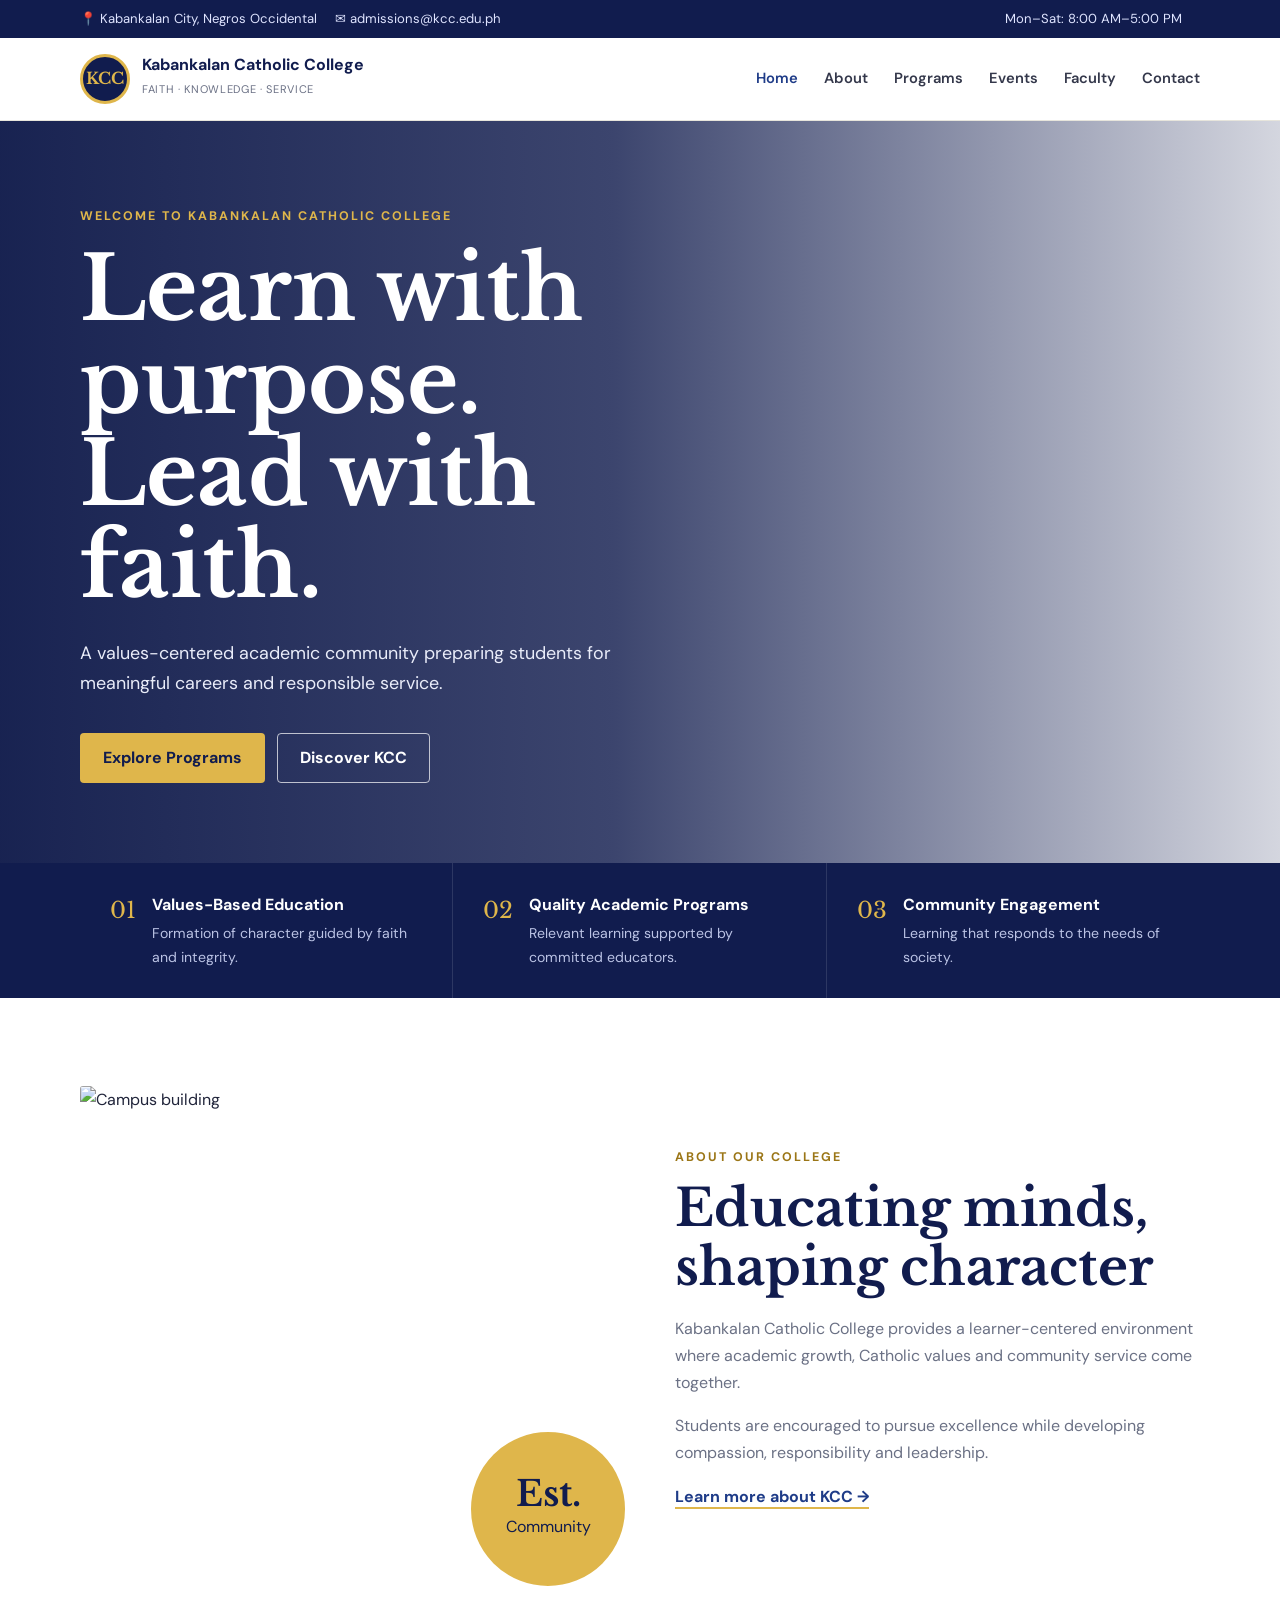
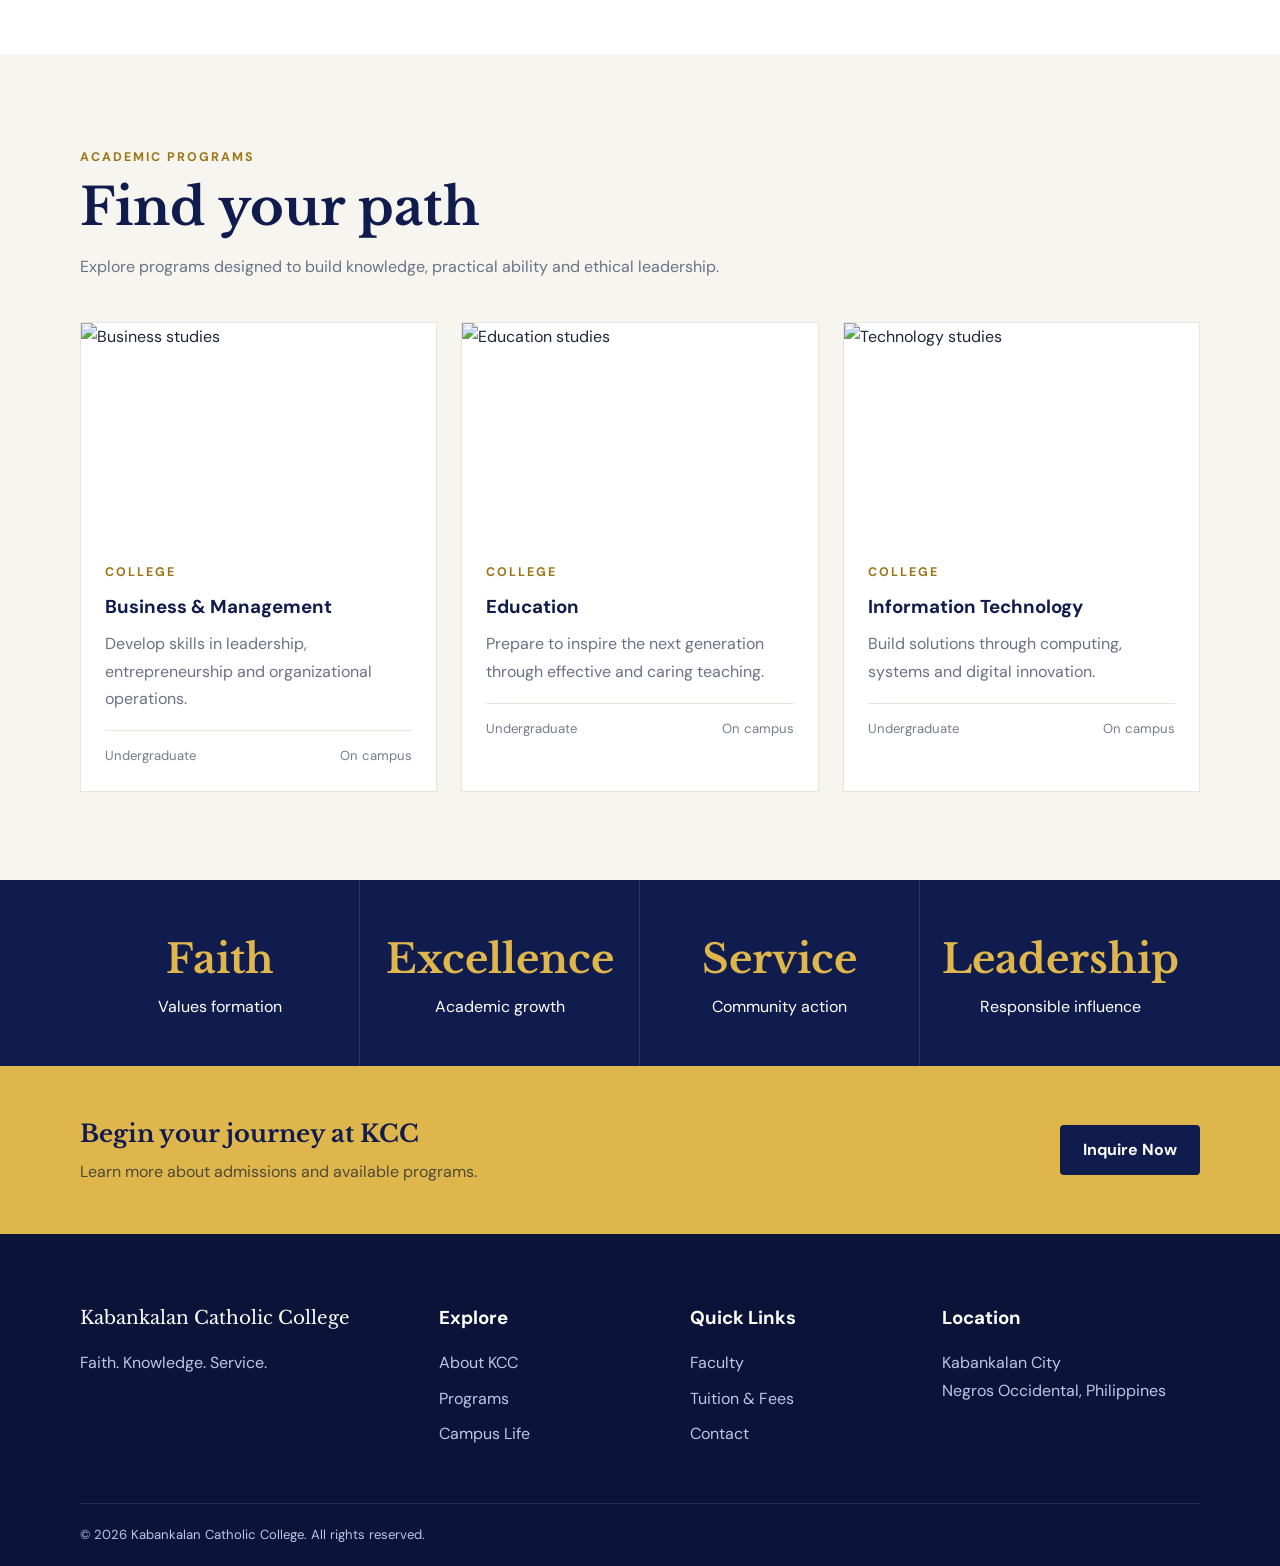
==== index.html @ 46db00e5 "adding the code at all files" ====
<!doctype html>
<html lang="en">
<head>
  <meta charset="utf-8">
  <meta name="viewport" content="width=device-width, initial-scale=1">
  <title>Kabankalan Catholic College</title>
  <meta name="description" content="Kabankalan Catholic College - education rooted in faith, knowledge and service.">
  <link rel="stylesheet" href="assets/css/style.css">
</head>
<body>
  <div class="topbar"><div class="container topbar-inner"><div><span>📍 Kabankalan City, Negros Occidental</span><span>✉ admissions@kcc.edu.ph</span></div><div><span>Mon–Sat: 8:00 AM–5:00 PM</span></div></div></div>
  <header class="site-header">
    <nav class="container nav" aria-label="Main navigation">
      <a class="brand" href="index.html"><span class="brand-mark">KCC</span><span><strong>Kabankalan Catholic College</strong><small>FAITH · KNOWLEDGE · SERVICE</small></span></a>
      <button class="menu-toggle" type="button" aria-expanded="false" aria-label="Open navigation">☰</button>
      <div class="nav-links"><a class="active" href="index.html">Home</a><a href="about.html">About</a><a href="courses.html">Programs</a><a href="events.html">Events</a><a href="trainers.html">Faculty</a><a href="contact.html">Contact</a></div>
    </nav>
  </header>
  <main>
    <section class="hero">
      <div class="container"><div class="hero-content"><span class="eyebrow">Welcome to Kabankalan Catholic College</span><h1>Learn with purpose. Lead with faith.</h1><p>A values-centered academic community preparing students for meaningful careers and responsible service.</p><div class="hero-actions"><a class="button button-primary" href="courses.html">Explore Programs</a><a class="button button-outline" href="about.html">Discover KCC</a></div></div></div>
    </section>
    <section class="feature-strip"><div class="container feature-grid">
      <article class="feature"><span class="feature-number">01</span><div><h3>Values-Based Education</h3><p>Formation of character guided by faith and integrity.</p></div></article>
      <article class="feature"><span class="feature-number">02</span><div><h3>Quality Academic Programs</h3><p>Relevant learning supported by committed educators.</p></div></article>
      <article class="feature"><span class="feature-number">03</span><div><h3>Community Engagement</h3><p>Learning that responds to the needs of society.</p></div></article>
    </div></section>
    <section class="section"><div class="container story-grid">
      <div class="story-image"><img src="https://images.unsplash.com/photo-1562774053-701939374585?auto=format&fit=crop&w=900&q=85" alt="Campus building"><div class="story-badge"><strong>Est.</strong><span>Community</span></div></div>
      <div class="story-copy"><span class="eyebrow">About our college</span><h2>Educating minds, shaping character</h2><p>Kabankalan Catholic College provides a learner-centered environment where academic growth, Catholic values and community service come together.</p><p>Students are encouraged to pursue excellence while developing compassion, responsibility and leadership.</p><a class="text-link" href="about.html">Learn more about KCC →</a></div>
    </div></section>
    <section class="section bg-cream"><div class="container">
      <div class="section-heading"><span class="eyebrow">Academic programs</span><h2>Find your path</h2><p>Explore programs designed to build knowledge, practical ability and ethical leadership.</p></div>
      <div class="cards">
        <article class="card"><img src="https://images.unsplash.com/photo-1454165804606-c3d57bc86b40?auto=format&fit=crop&w=700&q=85" alt="Business studies"><div class="card-body"><span class="eyebrow">College</span><h3>Business & Management</h3><p>Develop skills in leadership, entrepreneurship and organizational operations.</p><div class="card-meta"><span>Undergraduate</span><span>On campus</span></div></div></article>
        <article class="card"><img src="https://images.unsplash.com/photo-1584697964190-7383cbee82c2?auto=format&fit=crop&w=700&q=85" alt="Education studies"><div class="card-body"><span class="eyebrow">College</span><h3>Education</h3><p>Prepare to inspire the next generation through effective and caring teaching.</p><div class="card-meta"><span>Undergraduate</span><span>On campus</span></div></div></article>
        <article class="card"><img src="https://images.unsplash.com/photo-1556761175-b413da4baf72?auto=format&fit=crop&w=700&q=85" alt="Technology studies"><div class="card-body"><span class="eyebrow">College</span><h3>Information Technology</h3><p>Build solutions through computing, systems and digital innovation.</p><div class="card-meta"><span>Undergraduate</span><span>On campus</span></div></div></article>
      </div>
    </div></section>
    <section class="stats"><div class="container stats-grid"><div class="stat"><strong>Faith</strong><span>Values formation</span></div><div class="stat"><strong>Excellence</strong><span>Academic growth</span></div><div class="stat"><strong>Service</strong><span>Community action</span></div><div class="stat"><strong>Leadership</strong><span>Responsible influence</span></div></div></section>
    <section class="cta"><div class="container cta-inner"><div><h2>Begin your journey at KCC</h2><p>Learn more about admissions and available programs.</p></div><a class="button" href="contact.html">Inquire Now</a></div></section>
  </main>
  <footer class="footer"><div class="container footer-grid"><div><div class="footer-brand">Kabankalan Catholic College</div><p>Faith. Knowledge. Service.</p></div><div><h3>Explore</h3><ul><li><a href="about.html">About KCC</a></li><li><a href="courses.html">Programs</a></li><li><a href="events.html">Campus Life</a></li></ul></div><div><h3>Quick Links</h3><ul><li><a href="trainers.html">Faculty</a></li><li><a href="pricing.html">Tuition & Fees</a></li><li><a href="contact.html">Contact</a></li></ul></div><div><h3>Location</h3><p>Kabankalan City<br>Negros Occidental, Philippines</p></div></div><div class="container footer-bottom">© 2026 Kabankalan Catholic College. All rights reserved.</div></footer>
  <script src="assets/js/main.js"></script>
</body>
</html>
---- assets/css/style.css ----
@import url('https://fonts.googleapis.com/css2?family=DM+Sans:wght@400;500;600;700&family=Libre+Baskerville:wght@400;700&display=swap');

:root {
  --navy: #111c4e;
  --blue: #1f3c88;
  --gold: #dfb64b;
  --cream: #f7f5ef;
  --ink: #20243a;
  --muted: #6b7185;
  --white: #ffffff;
  --border: #e7e5dc;
  --shadow: 0 18px 50px rgba(17, 28, 78, .12);
}

* { box-sizing: border-box; }
html { scroll-behavior: smooth; }
body {
  margin: 0;
  font-family: "DM Sans", sans-serif;
  color: var(--ink);
  background: var(--white);
  line-height: 1.7;
}
img { max-width: 100%; display: block; }
a { color: inherit; text-decoration: none; }
.container { width: min(1120px, calc(100% - 40px)); margin-inline: auto; }
.section { padding: 88px 0; }
.bg-cream { background: var(--cream); }
.eyebrow {
  color: #9b7617;
  font-size: .78rem;
  font-weight: 700;
  letter-spacing: .16em;
  text-transform: uppercase;
}
.section-heading { max-width: 650px; margin-bottom: 42px; }
.section-heading h2 {
  margin: 8px 0 12px;
  font-family: "Libre Baskerville", serif;
  font-size: clamp(2rem, 4vw, 3.25rem);
  line-height: 1.18;
  color: var(--navy);
}
.section-heading p { color: var(--muted); }

.topbar { background: var(--navy); color: #dfe4ff; font-size: .82rem; }
.topbar-inner { height: 38px; display: flex; align-items: center; justify-content: space-between; }
.topbar span { margin-right: 18px; }
.site-header { position: sticky; top: 0; z-index: 100; background: rgba(255,255,255,.97); border-bottom: 1px solid var(--border); }
.nav { height: 82px; display: flex; align-items: center; justify-content: space-between; }
.brand { display: flex; align-items: center; gap: 12px; }
.brand-mark {
  width: 50px; height: 50px; border-radius: 50%;
  display: grid; place-items: center;
  background: var(--navy); color: var(--gold);
  border: 3px solid var(--gold); font-family: "Libre Baskerville", serif; font-weight: 700;
}
.brand strong { display: block; color: var(--navy); line-height: 1.05; }
.brand small { color: var(--muted); font-size: .69rem; letter-spacing: .06em; }
.nav-links { display: flex; align-items: center; gap: 26px; }
.nav-links a { color: #34384b; font-weight: 600; font-size: .92rem; }
.nav-links a:hover, .nav-links a.active { color: var(--blue); }
.menu-toggle { display: none; border: 0; background: none; font-size: 1.6rem; color: var(--navy); }

.hero {
  min-height: 650px;
  display: flex; align-items: center;
  position: relative; overflow: hidden;
  background:
    linear-gradient(90deg, rgba(12, 23, 72, .95) 0%, rgba(17, 28, 78, .82) 48%, rgba(17, 28, 78, .18) 100%),
    url("https://images.unsplash.com/photo-1523050854058-8df90110c9f1?auto=format&fit=crop&w=1800&q=85") center/cover;
  color: var(--white);
}
.hero-content { max-width: 650px; padding: 80px 0; }
.hero .eyebrow { color: var(--gold); }
.hero h1 { font-family: "Libre Baskerville", serif; font-size: clamp(3rem, 7vw, 5.5rem); line-height: 1.05; margin: 16px 0 24px; }
.hero p { max-width: 560px; font-size: 1.12rem; color: #e9ecf9; }
.hero-actions { display: flex; gap: 12px; margin-top: 34px; flex-wrap: wrap; }
.button {
  display: inline-flex; align-items: center; justify-content: center;
  min-height: 50px; padding: 0 22px; border-radius: 4px;
  font-weight: 700; border: 1px solid transparent;
  transition: .2s ease;
}
.button-primary { background: var(--gold); color: var(--navy); }
.button-primary:hover { background: #eccb70; transform: translateY(-2px); }
.button-outline { color: var(--white); border-color: rgba(255,255,255,.7); }
.button-outline:hover { background: var(--white); color: var(--navy); }

.feature-strip { background: var(--navy); color: var(--white); }
.feature-grid { display: grid; grid-template-columns: repeat(3, 1fr); }
.feature { display: flex; gap: 16px; align-items: flex-start; padding: 28px 30px; border-right: 1px solid rgba(255,255,255,.12); }
.feature:last-child { border-right: 0; }
.feature-number { color: var(--gold); font-family: "Libre Baskerville", serif; font-size: 1.4rem; }
.feature h3 { margin: 0 0 4px; font-size: 1rem; }
.feature p { margin: 0; color: #bbc3e5; font-size: .88rem; }

.story-grid { display: grid; grid-template-columns: 1fr 1fr; gap: 70px; align-items: center; }
.story-image { position: relative; }
.story-image img { height: 480px; width: 100%; object-fit: cover; border-radius: 3px; }
.story-badge {
  position: absolute; right: -28px; bottom: -28px;
  width: 170px; height: 170px; border-radius: 50%;
  background: var(--gold); color: var(--navy);
  display: grid; place-content: center; text-align: center;
  border: 8px solid var(--white);
}
.story-badge strong { display: block; font-family: "Libre Baskerville", serif; font-size: 2.2rem; line-height: 1; }
.story-copy h2, .page-title h1 {
  font-family: "Libre Baskerville", serif; color: var(--navy);
  line-height: 1.15;
}
.story-copy h2 { font-size: clamp(2rem, 4vw, 3.2rem); margin: 10px 0 18px; }
.story-copy p { color: var(--muted); }
.text-link { color: var(--blue); font-weight: 700; border-bottom: 2px solid var(--gold); }

.cards { display: grid; grid-template-columns: repeat(3, 1fr); gap: 24px; }
.card { background: var(--white); border: 1px solid var(--border); overflow: hidden; transition: .25s ease; }
.card:hover { transform: translateY(-6px); box-shadow: var(--shadow); }
.card img { width: 100%; height: 210px; object-fit: cover; }
.card-body { padding: 24px; }
.card-body h3 { color: var(--navy); margin: 6px 0 8px; }
.card-body p { color: var(--muted); margin: 0 0 18px; }
.card-meta { display: flex; justify-content: space-between; color: #777b8d; font-size: .82rem; border-top: 1px solid var(--border); padding-top: 14px; }

.stats { background: var(--navy); color: var(--white); }
.stats-grid { display: grid; grid-template-columns: repeat(4, 1fr); text-align: center; }
.stat { padding: 45px 20px; border-right: 1px solid rgba(255,255,255,.12); }
.stat:last-child { border-right: 0; }
.stat strong { display: block; color: var(--gold); font-family: "Libre Baskerville", serif; font-size: 2.5rem; }

.cta { background: var(--gold); padding: 48px 0; }
.cta-inner { display: flex; align-items: center; justify-content: space-between; gap: 24px; }
.cta h2 { font-family: "Libre Baskerville", serif; color: var(--navy); margin: 0 0 4px; }
.cta p { margin: 0; color: #4e4a38; }
.cta .button { background: var(--navy); color: var(--white); }

.page-hero { background: var(--navy); color: var(--white); padding: 70px 0; }
.page-title .eyebrow { color: var(--gold); }
.page-title h1 { color: var(--white); font-size: clamp(2.5rem, 6vw, 4.5rem); margin: 10px 0 8px; }
.breadcrumbs { color: #bbc3e5; }
.content-grid { display: grid; grid-template-columns: 2fr 1fr; gap: 36px; }
.content-panel { background: var(--white); border: 1px solid var(--border); padding: 34px; }
.content-panel h2, .content-panel h3 { color: var(--navy); }
.info-card { background: var(--cream); padding: 28px; border-left: 4px solid var(--gold); }
.info-card h3 { margin-top: 0; color: var(--navy); }
.info-list { list-style: none; padding: 0; margin: 0; }
.info-list li { padding: 12px 0; border-bottom: 1px solid var(--border); }

.team-grid { display: grid; grid-template-columns: repeat(4, 1fr); gap: 20px; }
.person { text-align: center; }
.person img { width: 100%; height: 280px; object-fit: cover; border-radius: 3px; }
.person h3 { color: var(--navy); margin: 16px 0 2px; }
.person p { color: var(--muted); margin: 0; }

.events-list { display: grid; gap: 18px; }
.event-row { display: grid; grid-template-columns: 90px 1fr auto; align-items: center; gap: 20px; padding: 20px; border: 1px solid var(--border); }
.event-date { background: var(--navy); color: var(--white); text-align: center; padding: 10px; }
.event-date strong { display: block; color: var(--gold); font-size: 1.5rem; line-height: 1; }
.event-row h3 { margin: 0 0 4px; color: var(--navy); }
.event-row p { margin: 0; color: var(--muted); }

.contact-grid { display: grid; grid-template-columns: 1fr 1.4fr; gap: 40px; }
.contact-details { background: var(--navy); color: var(--white); padding: 36px; }
.contact-details h2 { margin-top: 0; }
.contact-details p { color: #d8def6; }
.contact-form { display: grid; gap: 16px; }
.field { display: grid; gap: 7px; }
.field label { font-weight: 700; color: var(--navy); }
.field input, .field textarea, .field select {
  width: 100%; border: 1px solid var(--border); border-radius: 3px;
  padding: 13px 14px; font: inherit; background: var(--white);
}
.field textarea { min-height: 140px; resize: vertical; }
.form-button { border: 0; cursor: pointer; background: var(--navy); color: var(--white); }

.footer { background: #0b1438; color: #bec6e7; padding-top: 68px; }
.footer-grid { display: grid; grid-template-columns: 1.5fr 1fr 1fr 1.2fr; gap: 36px; padding-bottom: 48px; }
.footer h3 { color: var(--white); margin: 0 0 16px; }
.footer-brand { color: var(--white); font-family: "Libre Baskerville", serif; font-size: 1.15rem; }
.footer ul { list-style: none; padding: 0; margin: 0; }
.footer li { margin: 8px 0; }
.footer a:hover { color: var(--gold); }
.footer-bottom { border-top: 1px solid rgba(255,255,255,.1); padding: 20px 0; font-size: .82rem; }

@media (max-width: 900px) {
  .topbar { display: none; }
  .nav { height: 72px; }
  .menu-toggle { display: block; }
  .nav-links {
    display: none; position: absolute; left: 0; right: 0; top: 72px;
    background: var(--white); border-bottom: 1px solid var(--border);
    padding: 20px; flex-direction: column; align-items: flex-start;
  }
  .nav-links.open { display: flex; }
  .feature-grid, .cards, .team-grid { grid-template-columns: 1fr 1fr; }
  .feature:nth-child(2) { border-right: 0; }
  .story-grid, .content-grid, .contact-grid { grid-template-columns: 1fr; }
  .story-badge { right: 15px; }
  .stats-grid { grid-template-columns: 1fr 1fr; }
  .footer-grid { grid-template-columns: 1fr 1fr; }
}

@media (max-width: 580px) {
  .container { width: min(100% - 28px, 1120px); }
  .brand small { display: none; }
  .hero { min-height: 590px; }
  .feature-grid, .cards, .team-grid, .stats-grid, .footer-grid { grid-template-columns: 1fr; }
  .feature { border-right: 0; border-bottom: 1px solid rgba(255,255,255,.12); }
  .story-image img { height: 350px; }
  .story-badge { width: 130px; height: 130px; }
  .cta-inner { align-items: flex-start; flex-direction: column; }
  .event-row { grid-template-columns: 78px 1fr; }
  .event-row .button { grid-column: 1 / -1; }
  .stat { border-right: 0; border-bottom: 1px solid rgba(255,255,255,.12); }
}
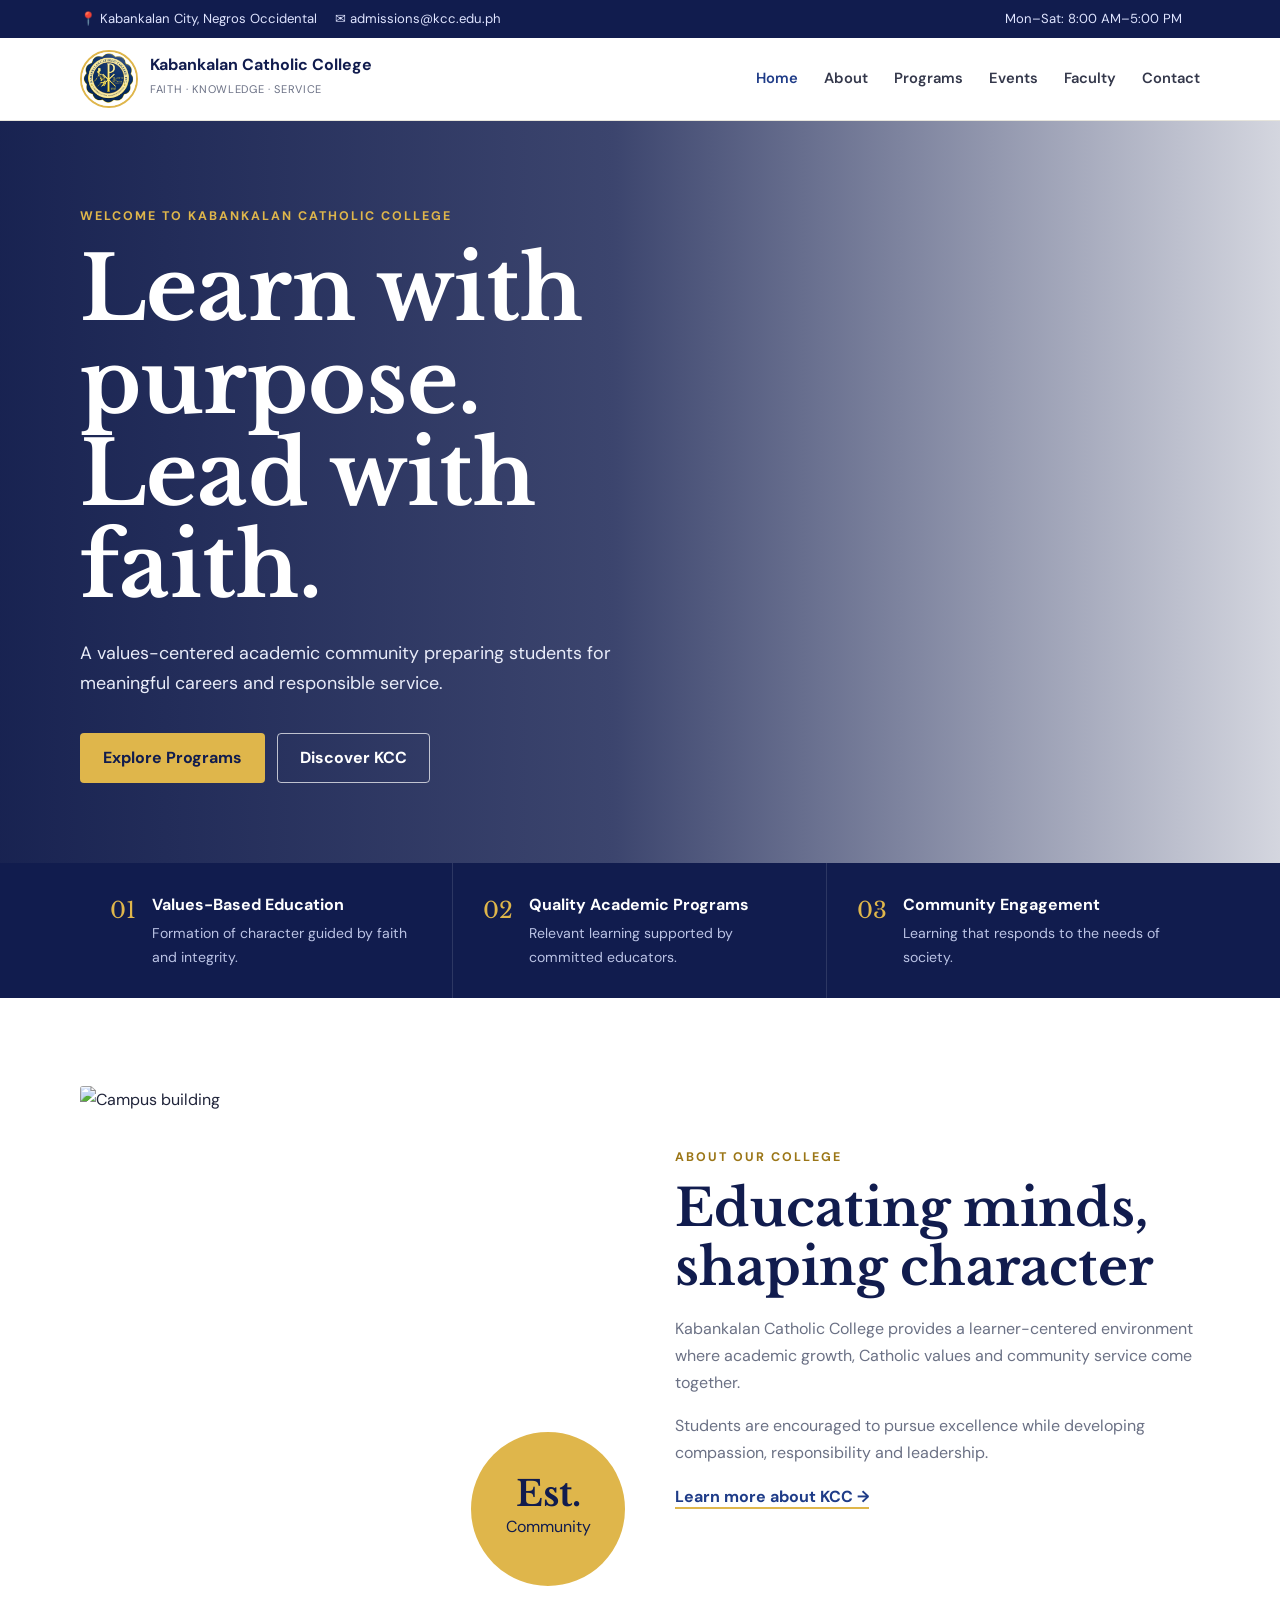
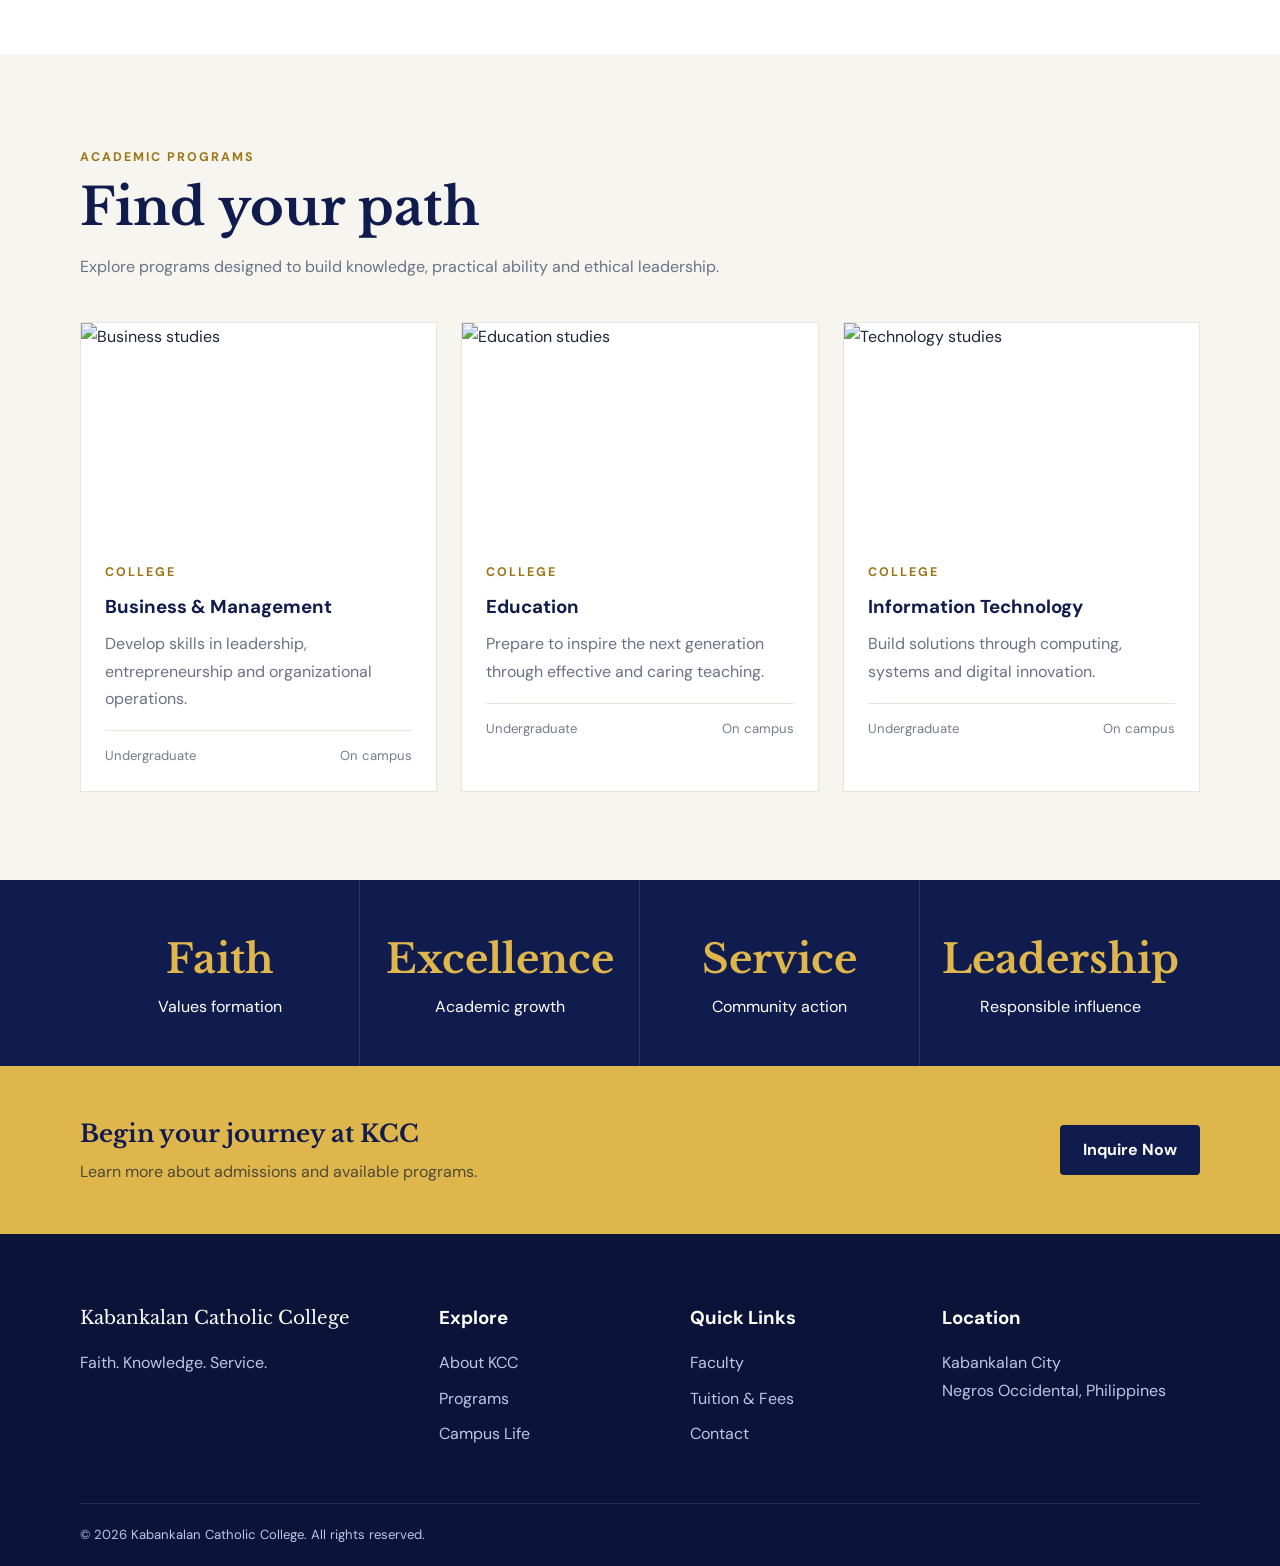
==== commit 15a00a73: "adding logo" ====
--- a/index.html
+++ b/index.html
@@ -11,7 +11,7 @@
   <div class="topbar"><div class="container topbar-inner"><div><span>📍 Kabankalan City, Negros Occidental</span><span>✉ admissions@kcc.edu.ph</span></div><div><span>Mon–Sat: 8:00 AM–5:00 PM</span></div></div></div>
   <header class="site-header">
     <nav class="container nav" aria-label="Main navigation">
-      <a class="brand" href="index.html"><span class="brand-mark">KCC</span><span><strong>Kabankalan Catholic College</strong><small>FAITH · KNOWLEDGE · SERVICE</small></span></a>
+      <a class="brand" href="index.html"><span class="brand-mark"><img src="assets/images/kcc-logo.png" alt="Kabankalan Catholic College seal"></span><span><strong>Kabankalan Catholic College</strong><small>FAITH · KNOWLEDGE · SERVICE</small></span></a>
       <button class="menu-toggle" type="button" aria-expanded="false" aria-label="Open navigation">☰</button>
       <div class="nav-links"><a class="active" href="index.html">Home</a><a href="about.html">About</a><a href="courses.html">Programs</a><a href="events.html">Events</a><a href="trainers.html">Faculty</a><a href="contact.html">Contact</a></div>
     </nav>
--- a/assets/css/style.css
+++ b/assets/css/style.css
@@ -50,11 +50,13 @@
 .nav { height: 82px; display: flex; align-items: center; justify-content: space-between; }
 .brand { display: flex; align-items: center; gap: 12px; }
 .brand-mark {
-  width: 50px; height: 50px; border-radius: 50%;
+  width: 58px; height: 58px; border-radius: 50%;
   display: grid; place-items: center;
-  background: var(--navy); color: var(--gold);
-  border: 3px solid var(--gold); font-family: "Libre Baskerville", serif; font-weight: 700;
-}
+  background: var(--white); overflow: hidden;
+  border: 2px solid var(--gold);
+  flex: 0 0 58px;
+}
+.brand-mark img { width: 100%; height: 100%; object-fit: contain; }
 .brand strong { display: block; color: var(--navy); line-height: 1.05; }
 .brand small { color: var(--muted); font-size: .69rem; letter-spacing: .06em; }
 .nav-links { display: flex; align-items: center; gap: 26px; }
